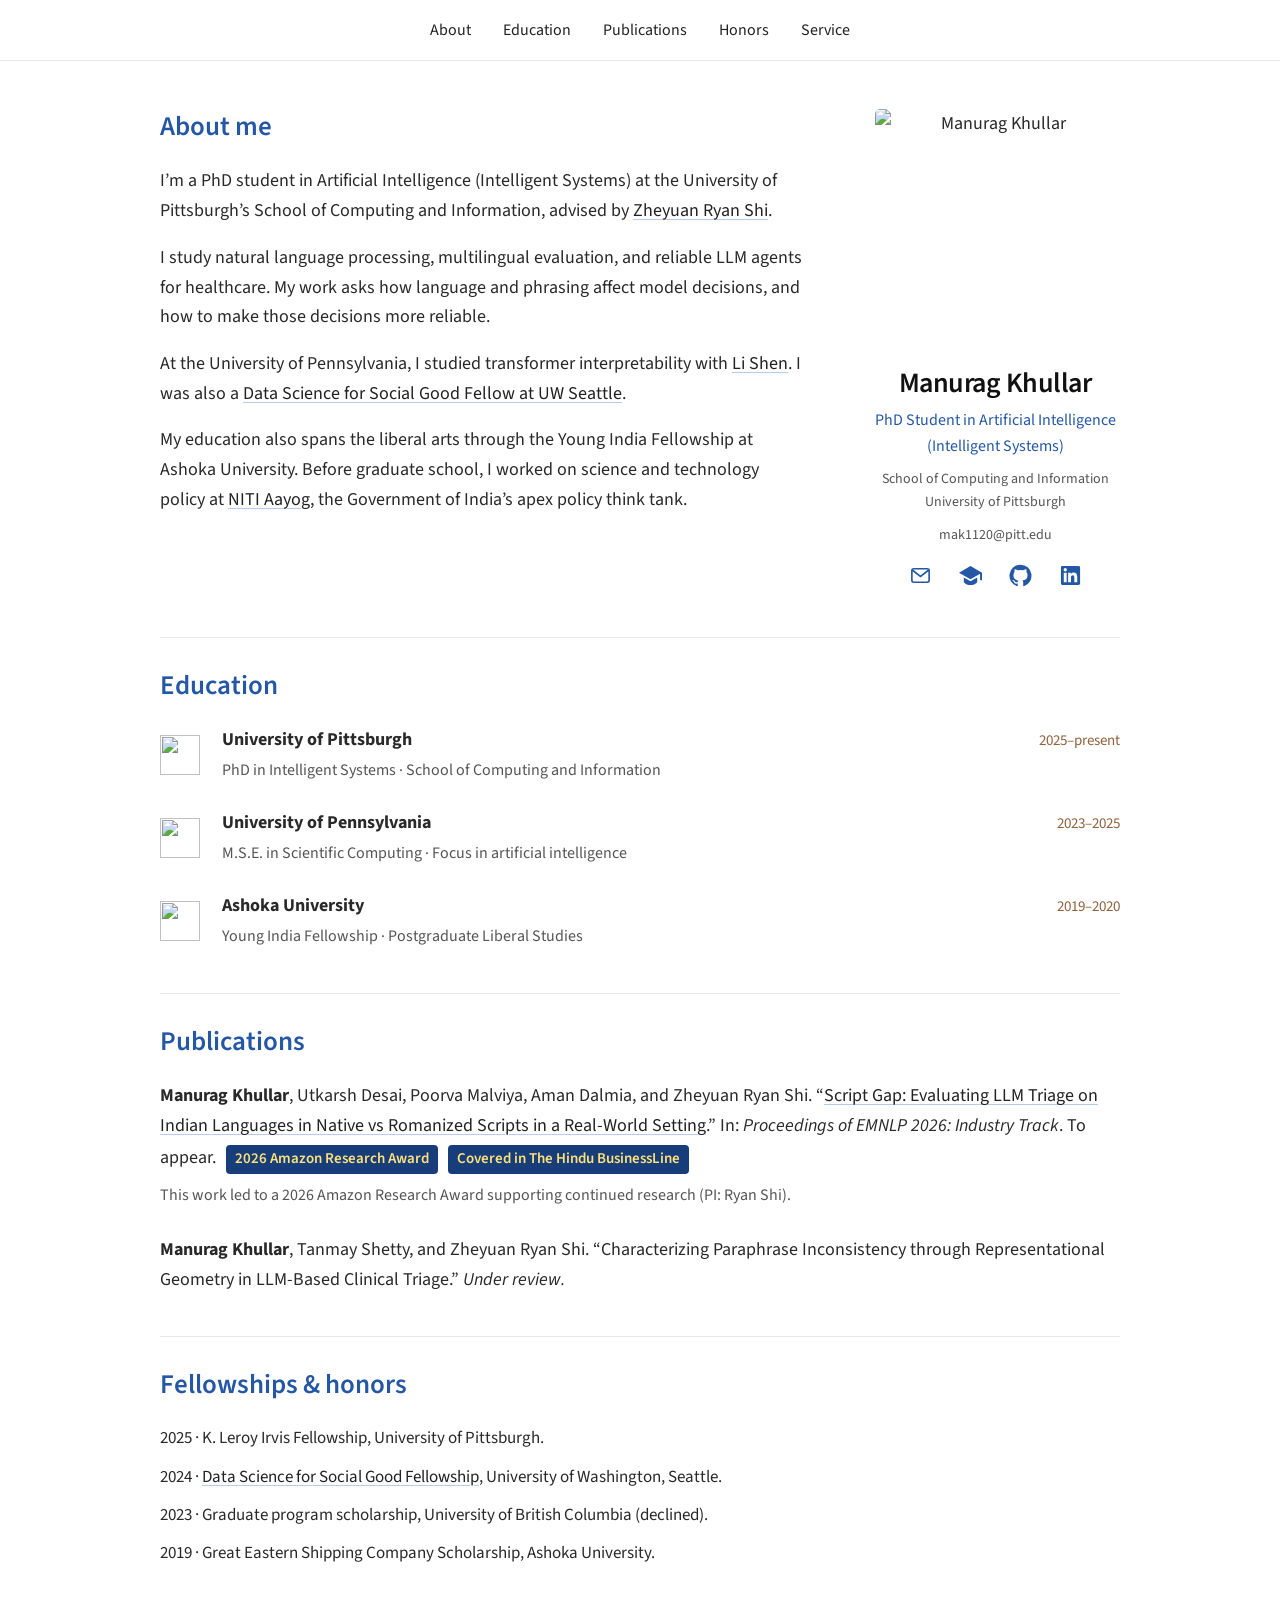
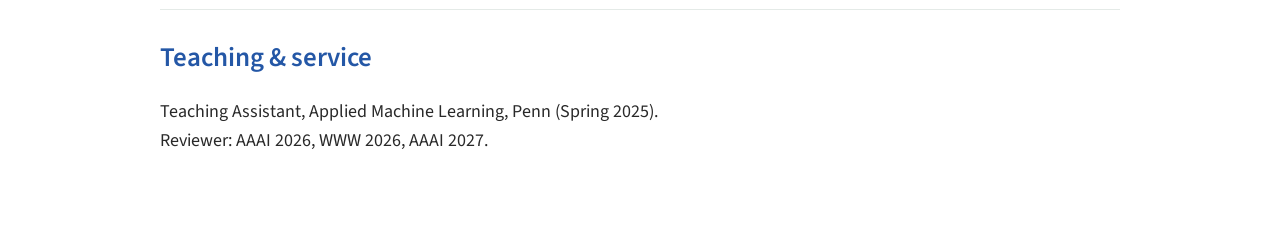
==== index.html @ f0294de3 "Use blue backgrounds and yellow text for publication labels Updated publication details for the pape" ====
<!doctype html>
<html lang="en">
<head>
  <meta charset="utf-8">
  <meta name="viewport" content="width=device-width, initial-scale=1">
  <meta name="description" content="Manurag Khullar, PhD student in Artificial Intelligence (Intelligent Systems) at the University of Pittsburgh. Research in NLP, multilingual evaluation, and reliable AI for healthcare.">
  <title>Manurag Khullar</title>
  <link rel="icon" href="favicon.svg" type="image/svg+xml">
  <link rel="preconnect" href="https://fonts.googleapis.com">
  <link rel="preconnect" href="https://fonts.gstatic.com" crossorigin>
  <link href="https://fonts.googleapis.com/css2?family=Source+Sans+3:wght@400;500;600;700&amp;display=swap" rel="stylesheet">
  <link rel="stylesheet" href="style.css?v=blue">
</head>
<body>
  <a class="skip-link" href="#main">Skip to content</a>
  <nav class="top-nav" aria-label="Main navigation">
    <a href="#about">About</a>
    <a href="#education">Education</a>
    <a href="#publications">Publications</a>
    <a href="#honors">Honors</a>
    <a href="#service">Service</a>
  </nav>
  <div class="page">
    <main id="main">
    <section class="bio" id="about" aria-label="About Manurag">
      <div class="bio-text">
      <h2 class="intro-heading">About me</h2>
      <p>I’m a PhD student in Artificial Intelligence (Intelligent Systems) at the University of Pittsburgh’s School of Computing and Information, advised by <a href="https://ryanzshi.github.io/">Zheyuan Ryan Shi</a>.</p>
      <p>I study natural language processing, multilingual evaluation, and reliable LLM agents for healthcare. My work asks how language and phrasing affect model decisions, and how to make those decisions more reliable.</p>
      <p>At the University of Pennsylvania, I studied transformer interpretability with <a href="https://www.med.upenn.edu/shenlab/">Li Shen</a>. I was also a <a href="https://escience.washington.edu/uw-dssg-2024/">Data Science for Social Good Fellow at UW Seattle</a>.</p>
      <p>My education also spans the liberal arts through the Young India Fellowship at Ashoka University. Before graduate school, I worked on science and technology policy at <a href="https://www.niti.gov.in/about-us/objectives-and-features">NITI Aayog</a>, the Government of India’s apex policy think tank.</p>
      </div>
      <aside class="profile" aria-label="Profile and contact details">
        <img class="portrait" src="https://avatars.githubusercontent.com/u/97827268?v=4" width="240" height="240" alt="Manurag Khullar">
        <h1>Manurag Khullar</h1>
        <p class="subtitle">PhD Student in Artificial Intelligence<br>(Intelligent Systems)</p>
        <p class="affiliation">School of Computing and Information<br>University of Pittsburgh</p>
        <p class="profile-email">mak1120@pitt.edu</p>
        <div class="profile-links" aria-label="Contact and profiles">
          <a href="mailto:mak1120@pitt.edu" aria-label="Email Manurag" title="Email"><svg viewBox="0 0 24 24" aria-hidden="true" fill="none" stroke="currentColor" stroke-width="1.7"><rect x="3" y="5" width="18" height="14" rx="2"/><path d="m3 6 9 7 9-7"/></svg></a>
          <a href="https://scholar.google.com/citations?hl=en&amp;user=68uMssAAAAAJ" aria-label="Google Scholar" title="Google Scholar"><svg viewBox="0 0 24 24" aria-hidden="true" fill="currentColor"><path d="M12 2 0 9l12 7 10-5.8V17h2V9L12 2Zm-7 12v5c3.5 4 10.5 4 14 0v-5l-7 4-7-4Z"/></svg></a>
          <a href="https://github.com/manuragkhullar" aria-label="GitHub" title="GitHub"><svg viewBox="0 0 24 24" aria-hidden="true" fill="currentColor"><path d="M12 .7a11.5 11.5 0 0 0-3.64 22.41c.58.11.79-.25.79-.56v-2.14c-3.21.7-3.89-1.36-3.89-1.36-.53-1.33-1.29-1.69-1.29-1.69-1.05-.72.08-.71.08-.71 1.16.08 1.77 1.19 1.77 1.19 1.03 1.76 2.69 1.25 3.35.95.1-.75.4-1.25.73-1.54-2.56-.29-5.25-1.28-5.25-5.69 0-1.26.45-2.29 1.18-3.1-.12-.29-.51-1.46.11-3.04 0 0 .97-.31 3.16 1.18a11 11 0 0 1 5.76 0c2.19-1.49 3.15-1.18 3.15-1.18.63 1.58.24 2.75.12 3.04.74.81 1.18 1.84 1.18 3.1 0 4.43-2.69 5.4-5.26 5.69.41.36.78 1.06.78 2.14v3.16c0 .31.21.68.79.56A11.5 11.5 0 0 0 12 .7Z"/></svg></a>
          <a href="https://www.linkedin.com/in/manuragkhullar" aria-label="LinkedIn" title="LinkedIn"><svg viewBox="0 0 24 24" aria-hidden="true" fill="currentColor"><path d="M20.45 2H3.55A1.55 1.55 0 0 0 2 3.55v16.9A1.55 1.55 0 0 0 3.55 22h16.9A1.55 1.55 0 0 0 22 20.45V3.55A1.55 1.55 0 0 0 20.45 2ZM8 19H5V9h3ZM6.5 7.7A1.7 1.7 0 1 1 6.5 4.3a1.7 1.7 0 0 1 0 3.4ZM19 19h-3v-5.2c0-1.3-.5-2.1-1.6-2.1-1.2 0-1.9.8-1.9 2.1V19h-3V9h2.9v1.4c.5-.9 1.5-1.6 3-1.6 2.3 0 3.6 1.5 3.6 4.4Z"/></svg></a>
        </div>
      </aside>
    </section>

    <section aria-labelledby="education-heading" id="education">
      <h2 id="education-heading">Education</h2>
      <div class="education-entry"><img class="university-logo" src="https://www.google.com/s2/favicons?domain=pitt.edu&amp;sz=64" alt="" width="40" height="40"><div><p><strong>University of Pittsburgh</strong><span class="date">2025–present</span></p><p class="note">PhD in Intelligent Systems · School of Computing and Information</p></div></div>
      <div class="education-entry"><img class="university-logo" src="https://www.google.com/s2/favicons?domain=upenn.edu&amp;sz=64" alt="" width="40" height="40"><div><p><strong>University of Pennsylvania</strong><span class="date">2023–2025</span></p><p class="note">M.S.E. in Scientific Computing · Focus in artificial intelligence</p></div></div>
      <div class="education-entry"><img class="university-logo" src="https://www.google.com/s2/favicons?domain=ashoka.edu.in&amp;sz=64" alt="" width="40" height="40"><div><p><strong>Ashoka University</strong><span class="date">2019–2020</span></p><p class="note">Young India Fellowship · Postgraduate Liberal Studies</p></div></div>
    </section>

    <!-- Keep author order and publication status current. -->
    <section aria-labelledby="publications-heading" id="publications">
      <h2 id="publications-heading">Publications</h2>
      <article class="paper">
        <p><strong>Manurag Khullar</strong>, Utkarsh Desai, Poorva Malviya, Aman Dalmia, and Zheyuan Ryan Shi. “<a href="https://arxiv.org/abs/2512.10780">Script Gap: Evaluating LLM Triage on Indian Languages in Native vs Romanized Scripts in a Real-World Setting</a>.” In: <em>Proceedings of EMNLP 2026: Industry Track</em>. To appear. <a href="https://www.linkedin.com/posts/ryanzshi_ai4socialimpact-ai4good-healthai-activity-7445209261019688960-lOcC" style="display: inline-block; margin: 4px 0 0 6px; padding: 2px 9px; border-radius: 4px; background: #173e7a; color: #ffe27a; font-size: 15px; font-weight: 600; text-decoration: none;">2026 Amazon Research Award</a> <a href="https://www.linkedin.com/posts/hindubusinessline_scripting-ideal-ai-output-activity-7406182896493010944-orsD" style="display: inline-block; margin: 4px 0 0 6px; padding: 2px 9px; border-radius: 4px; background: #173e7a; color: #ffe27a; font-size: 15px; font-weight: 600; text-decoration: none;">Covered in The Hindu BusinessLine</a></p>
        <p class="note">This work led to a 2026 Amazon Research Award supporting continued research (PI: Ryan Shi).</p>
      </article>
      <article class="paper">
        <p><strong>Manurag Khullar</strong>, Tanmay Shetty, and Zheyuan Ryan Shi. “Characterizing Paraphrase Inconsistency through Representational Geometry in LLM-Based Clinical Triage.” <em>Under review.</em></p>
      </article>
    </section>

    <section aria-labelledby="honors-heading" id="honors">
      <h2 id="honors-heading">Fellowships &amp; honors</h2>
      <ul class="plain-list">
        <li>2025 · K. Leroy Irvis Fellowship, University of Pittsburgh.</li>
        <li>2024 · <a href="https://escience.washington.edu/uw-dssg-2024/">Data Science for Social Good Fellowship</a>, University of Washington, Seattle.</li>
        <li>2023 · Graduate program scholarship, University of British Columbia (declined).</li>
        <li>2019 · Great Eastern Shipping Company Scholarship, Ashoka University.</li>
      </ul>
    </section>

    <section id="service" aria-labelledby="service-heading"><h2 id="service-heading">Teaching &amp; service</h2><p>Teaching Assistant, Applied Machine Learning, Penn (Spring 2025).<br>Reviewer: AAAI 2026, WWW 2026, AAAI 2027.</p></section>
    </main>
  </div>
</body>
</html>
---- style.css ----
/* White academic page with section navigation and details beneath the portrait. */
:root { --accent: #2457a6; --accent-soft: #b7cbed; --warm: #91613d; }
* { box-sizing: border-box; }
html { background: #fff; color-scheme: light; scroll-behavior: smooth; scroll-padding-top: 90px; }
body { margin: 0; background: #fff; color: #292929; font: 18px/1.65 "Source Sans 3", "Segoe UI", Arial, sans-serif; }
.top-nav { position: sticky; top: 0; z-index: 5; display: flex; justify-content: center; flex-wrap: wrap; gap: 12px 32px; padding: 17px 24px; background: #fff; border-bottom: 1px solid #e4eae7; font-size: 16px; }
.top-nav a { text-decoration: none; }
.top-nav a:hover, .top-nav a:focus-visible { color: var(--accent); text-decoration: underline; }
.page { max-width: 1040px; margin: 48px auto 80px; padding: 0 40px; }
h1 { margin: 18px 0 6px; color: #111; font-size: 28px; line-height: 1.2; font-weight: 600; letter-spacing: -.5px; }
h2 { margin: 0 0 22px; color: var(--accent); font-size: 27px; line-height: 1.3; font-weight: 600; }
p { margin: 0 0 17px; }
a { color: #222; text-decoration-thickness: 1px; text-decoration-color: var(--accent-soft); text-underline-offset: 3px; }
a:hover { text-decoration-color: var(--accent); }
a:focus-visible { outline: 2px solid var(--accent); outline-offset: 4px; }
.bio { display: grid; grid-template-columns: minmax(0, 1fr) 250px; gap: 64px; align-items: start; }
.bio p:last-child { margin-bottom: 0; }
.profile { text-align: center; }
.portrait { display: block; width: 240px; height: 240px; object-fit: cover; border-radius: 5px; margin: 0 auto; }
.subtitle { margin-bottom: 8px; font-size: 16px; color: var(--accent); }
.affiliation { margin-bottom: 10px; font-size: 14px; color: #555; }
.profile-email { margin-bottom: 8px; font-size: 14px; color: #555; }
.profile-links { display: flex; justify-content: center; gap: 10px; }
.profile-links a { display: flex; align-items: center; justify-content: center; width: 40px; height: 40px; color: var(--accent); border-radius: 5px; }
.profile-links a:hover { background: #eef3fb; }
.profile-links svg { width: 23px; height: 23px; }
section { margin-top: 42px; padding-top: 30px; border-top: 1px solid #e4eae7; }
section:first-child { margin-top: 0; padding-top: 0; border-top: 0; }
.paper { margin-bottom: 27px; }
.paper:last-child { margin-bottom: 0; }
.paper p { margin-bottom: 8px; }
.note { color: #555; font-size: 16px; }
.education-entry { display: grid; grid-template-columns: 44px minmax(0,1fr); align-items: center; gap: 18px; margin-bottom: 23px; }
.university-logo { display: block; width: 40px; height: 40px; object-fit: contain; }
.education-entry p { margin-bottom: 2px; }
.education-entry p:first-child { display: flex; justify-content: space-between; align-items: baseline; gap: 16px; }
.date { color: var(--warm); font-size: 15px; white-space: nowrap; }
.plain-list { list-style: none; margin: 0; padding: 0; font-size: 17px; }
.plain-list li { margin-bottom: 10px; }
.skip-link { position: absolute; left: 16px; top: -80px; z-index: 10; background: white; padding: 10px; }
.skip-link:focus { top: 10px; }
@media (max-width: 740px) {
  .page { margin: 28px auto 48px; padding: 0 24px; }
  .top-nav { gap: 8px 18px; font-size: 15px; padding: 12px 18px; }
  .bio { display: flex; flex-direction: column; gap: 32px; }
  .profile { order: -1; width: 100%; }
  .portrait { width: 180px; height: 180px; }
  h1 { font-size: 27px; }
  h2 { font-size: 25px; }
  section { margin-top: 30px; padding-top: 26px; }
  .education-entry p:first-child { display: block; }
  .date { display: block; }
}
@media (prefers-reduced-motion: reduce) { html { scroll-behavior: auto; } }
@media print {
  .top-nav, .skip-link { display: none; }
  .page { margin: 0; max-width: none; padding: 0; }
  body { font-size: 11pt; }
  a { text-decoration: none; }
  .paper, .education-entry { break-inside: avoid; }
}
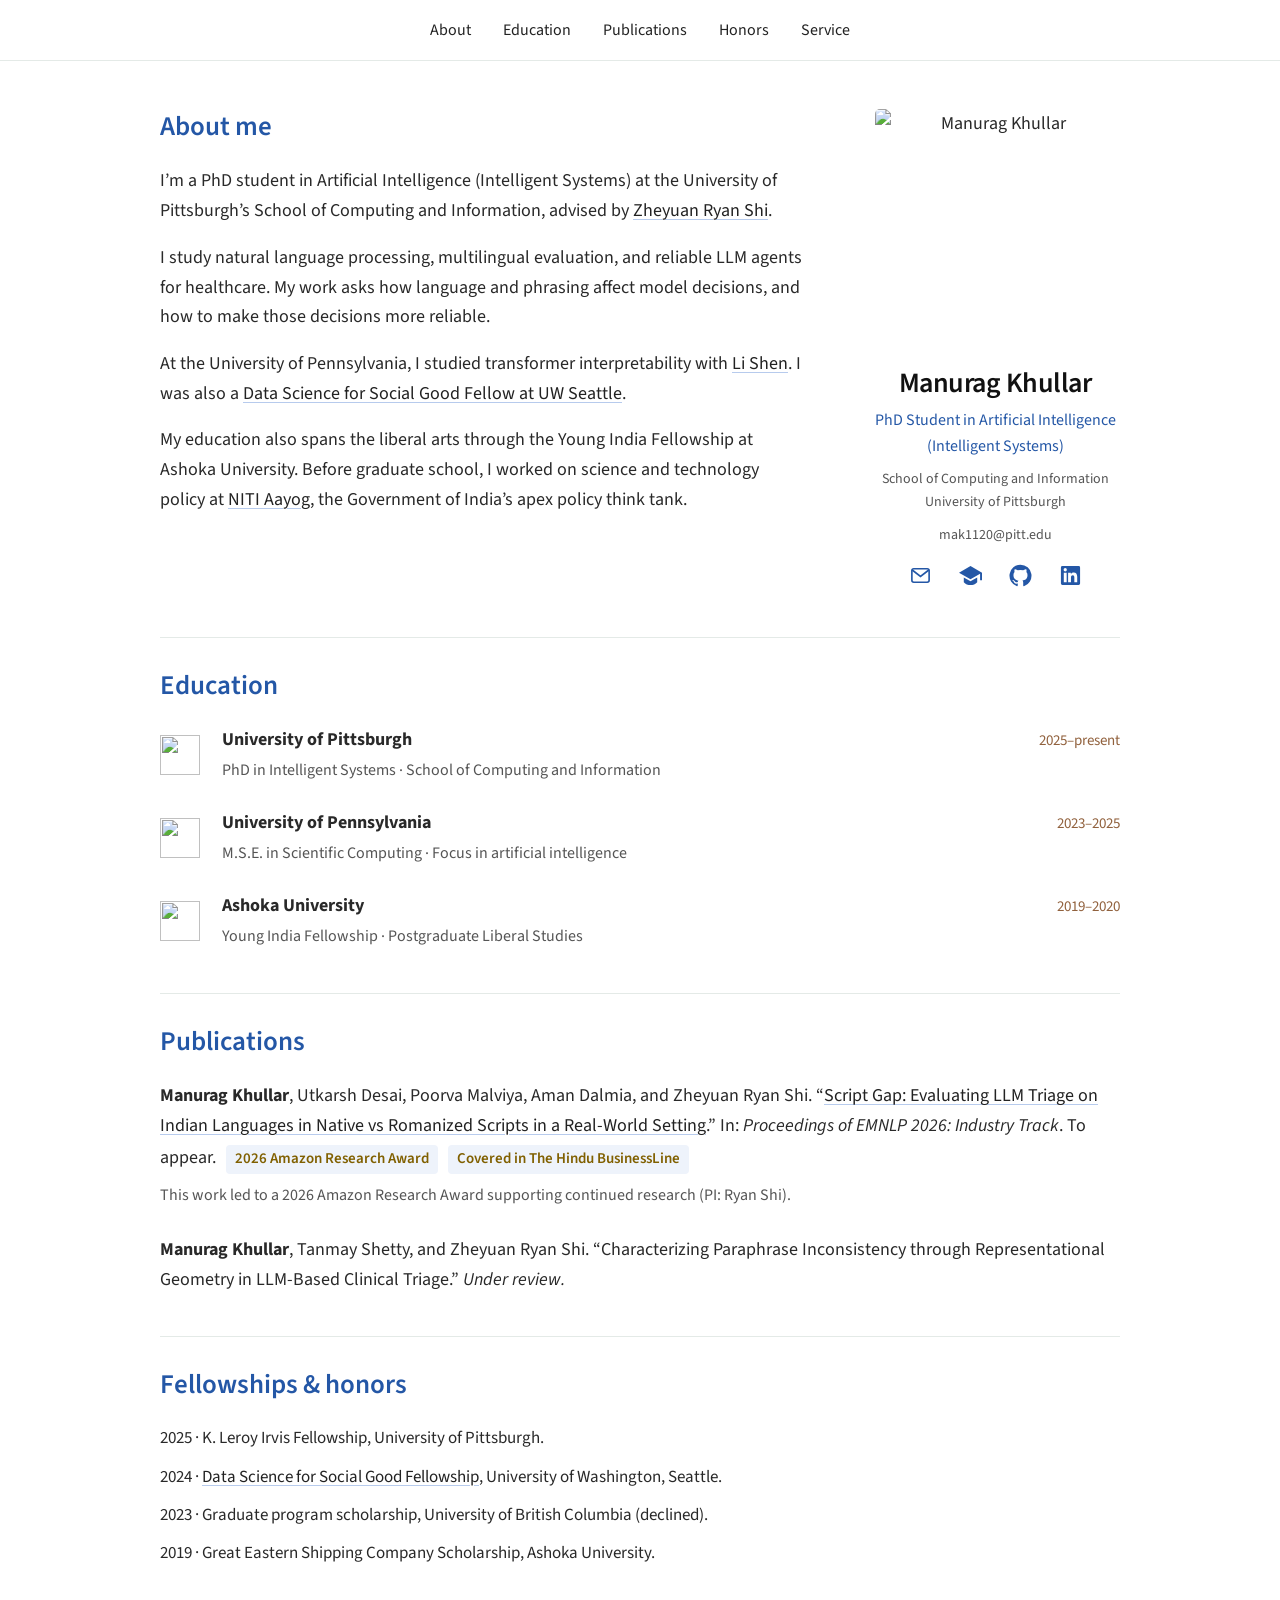
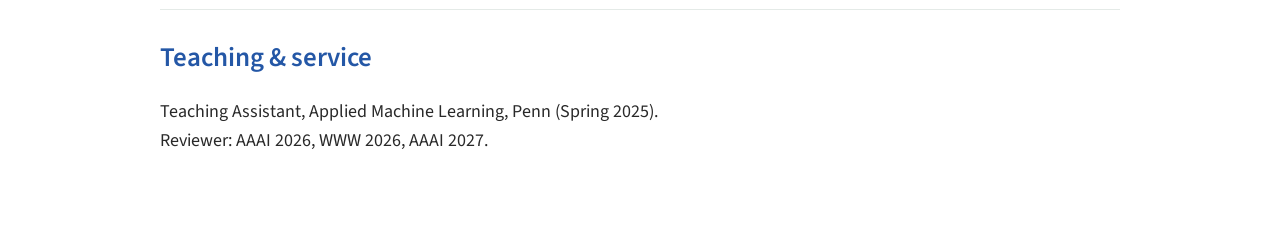
==== commit 129e41f3: "Restore light blue publication labels with readable gold text Updated publication details for the pa" ====
--- a/index.html
+++ b/index.html
@@ -56,7 +56,7 @@
     <section aria-labelledby="publications-heading" id="publications">
       <h2 id="publications-heading">Publications</h2>
       <article class="paper">
-        <p><strong>Manurag Khullar</strong>, Utkarsh Desai, Poorva Malviya, Aman Dalmia, and Zheyuan Ryan Shi. “<a href="https://arxiv.org/abs/2512.10780">Script Gap: Evaluating LLM Triage on Indian Languages in Native vs Romanized Scripts in a Real-World Setting</a>.” In: <em>Proceedings of EMNLP 2026: Industry Track</em>. To appear. <a href="https://www.linkedin.com/posts/ryanzshi_ai4socialimpact-ai4good-healthai-activity-7445209261019688960-lOcC" style="display: inline-block; margin: 4px 0 0 6px; padding: 2px 9px; border-radius: 4px; background: #173e7a; color: #ffe27a; font-size: 15px; font-weight: 600; text-decoration: none;">2026 Amazon Research Award</a> <a href="https://www.linkedin.com/posts/hindubusinessline_scripting-ideal-ai-output-activity-7406182896493010944-orsD" style="display: inline-block; margin: 4px 0 0 6px; padding: 2px 9px; border-radius: 4px; background: #173e7a; color: #ffe27a; font-size: 15px; font-weight: 600; text-decoration: none;">Covered in The Hindu BusinessLine</a></p>
+        <p><strong>Manurag Khullar</strong>, Utkarsh Desai, Poorva Malviya, Aman Dalmia, and Zheyuan Ryan Shi. “<a href="https://arxiv.org/abs/2512.10780">Script Gap: Evaluating LLM Triage on Indian Languages in Native vs Romanized Scripts in a Real-World Setting</a>.” In: <em>Proceedings of EMNLP 2026: Industry Track</em>. To appear. <a href="https://www.linkedin.com/posts/ryanzshi_ai4socialimpact-ai4good-healthai-activity-7445209261019688960-lOcC" style="display: inline-block; margin: 4px 0 0 6px; padding: 2px 9px; border-radius: 4px; background: #eef3fb; color: #806000; font-size: 15px; font-weight: 600; text-decoration: none;">2026 Amazon Research Award</a> <a href="https://www.linkedin.com/posts/hindubusinessline_scripting-ideal-ai-output-activity-7406182896493010944-orsD" style="display: inline-block; margin: 4px 0 0 6px; padding: 2px 9px; border-radius: 4px; background: #eef3fb; color: #806000; font-size: 15px; font-weight: 600; text-decoration: none;">Covered in The Hindu BusinessLine</a></p>
         <p class="note">This work led to a 2026 Amazon Research Award supporting continued research (PI: Ryan Shi).</p>
       </article>
       <article class="paper">
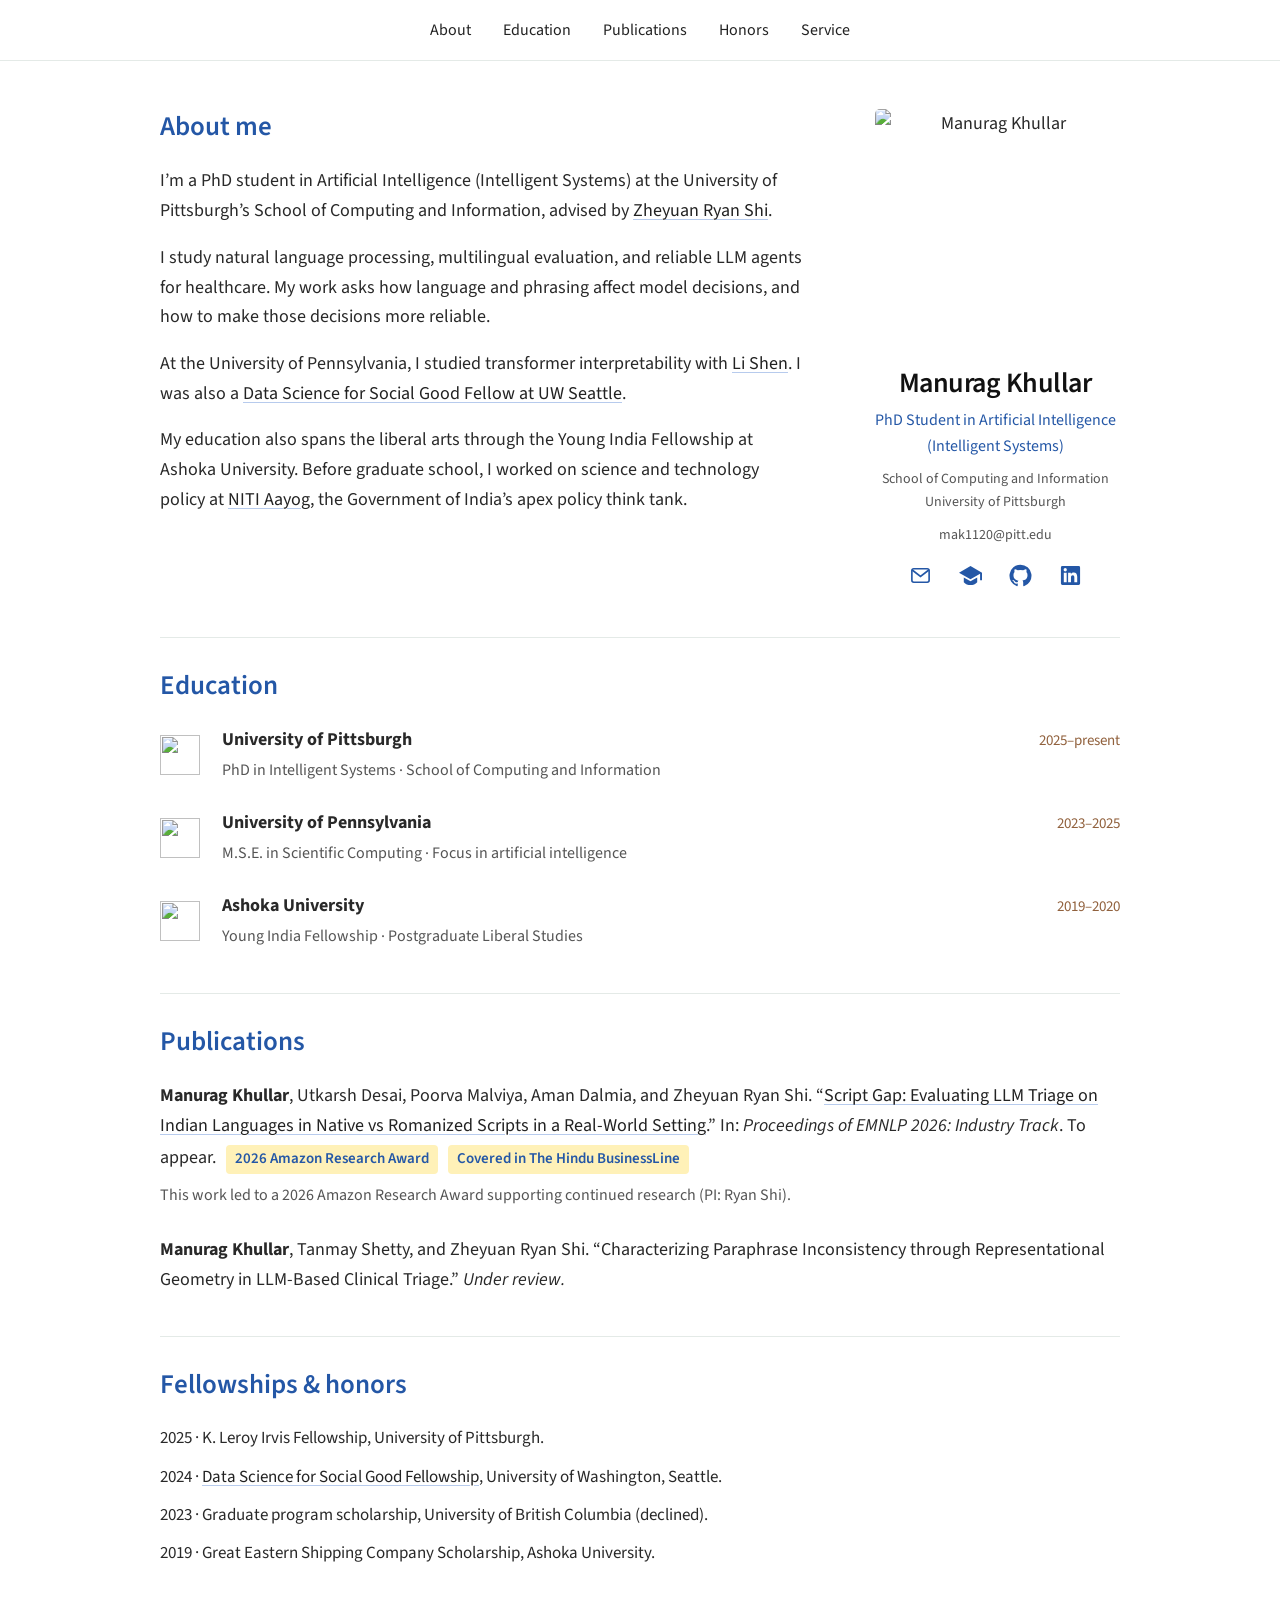
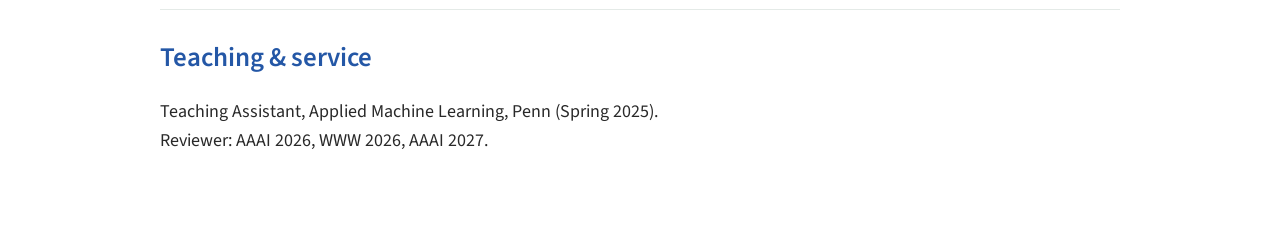
==== commit e70b2158: "Use yellow backgrounds and blue text for publication labels Updated publication details and modified" ====
--- a/index.html
+++ b/index.html
@@ -56,7 +56,7 @@
     <section aria-labelledby="publications-heading" id="publications">
       <h2 id="publications-heading">Publications</h2>
       <article class="paper">
-        <p><strong>Manurag Khullar</strong>, Utkarsh Desai, Poorva Malviya, Aman Dalmia, and Zheyuan Ryan Shi. “<a href="https://arxiv.org/abs/2512.10780">Script Gap: Evaluating LLM Triage on Indian Languages in Native vs Romanized Scripts in a Real-World Setting</a>.” In: <em>Proceedings of EMNLP 2026: Industry Track</em>. To appear. <a href="https://www.linkedin.com/posts/ryanzshi_ai4socialimpact-ai4good-healthai-activity-7445209261019688960-lOcC" style="display: inline-block; margin: 4px 0 0 6px; padding: 2px 9px; border-radius: 4px; background: #eef3fb; color: #806000; font-size: 15px; font-weight: 600; text-decoration: none;">2026 Amazon Research Award</a> <a href="https://www.linkedin.com/posts/hindubusinessline_scripting-ideal-ai-output-activity-7406182896493010944-orsD" style="display: inline-block; margin: 4px 0 0 6px; padding: 2px 9px; border-radius: 4px; background: #eef3fb; color: #806000; font-size: 15px; font-weight: 600; text-decoration: none;">Covered in The Hindu BusinessLine</a></p>
+        <p><strong>Manurag Khullar</strong>, Utkarsh Desai, Poorva Malviya, Aman Dalmia, and Zheyuan Ryan Shi. “<a href="https://arxiv.org/abs/2512.10780">Script Gap: Evaluating LLM Triage on Indian Languages in Native vs Romanized Scripts in a Real-World Setting</a>.” In: <em>Proceedings of EMNLP 2026: Industry Track</em>. To appear. <a href="https://www.linkedin.com/posts/ryanzshi_ai4socialimpact-ai4good-healthai-activity-7445209261019688960-lOcC" style="display: inline-block; margin: 4px 0 0 6px; padding: 2px 9px; border-radius: 4px; background: #fff1b8; color: #2457a6; font-size: 15px; font-weight: 600; text-decoration: none;">2026 Amazon Research Award</a> <a href="https://www.linkedin.com/posts/hindubusinessline_scripting-ideal-ai-output-activity-7406182896493010944-orsD" style="display: inline-block; margin: 4px 0 0 6px; padding: 2px 9px; border-radius: 4px; background: #fff1b8; color: #2457a6; font-size: 15px; font-weight: 600; text-decoration: none;">Covered in The Hindu BusinessLine</a></p>
         <p class="note">This work led to a 2026 Amazon Research Award supporting continued research (PI: Ryan Shi).</p>
       </article>
       <article class="paper">
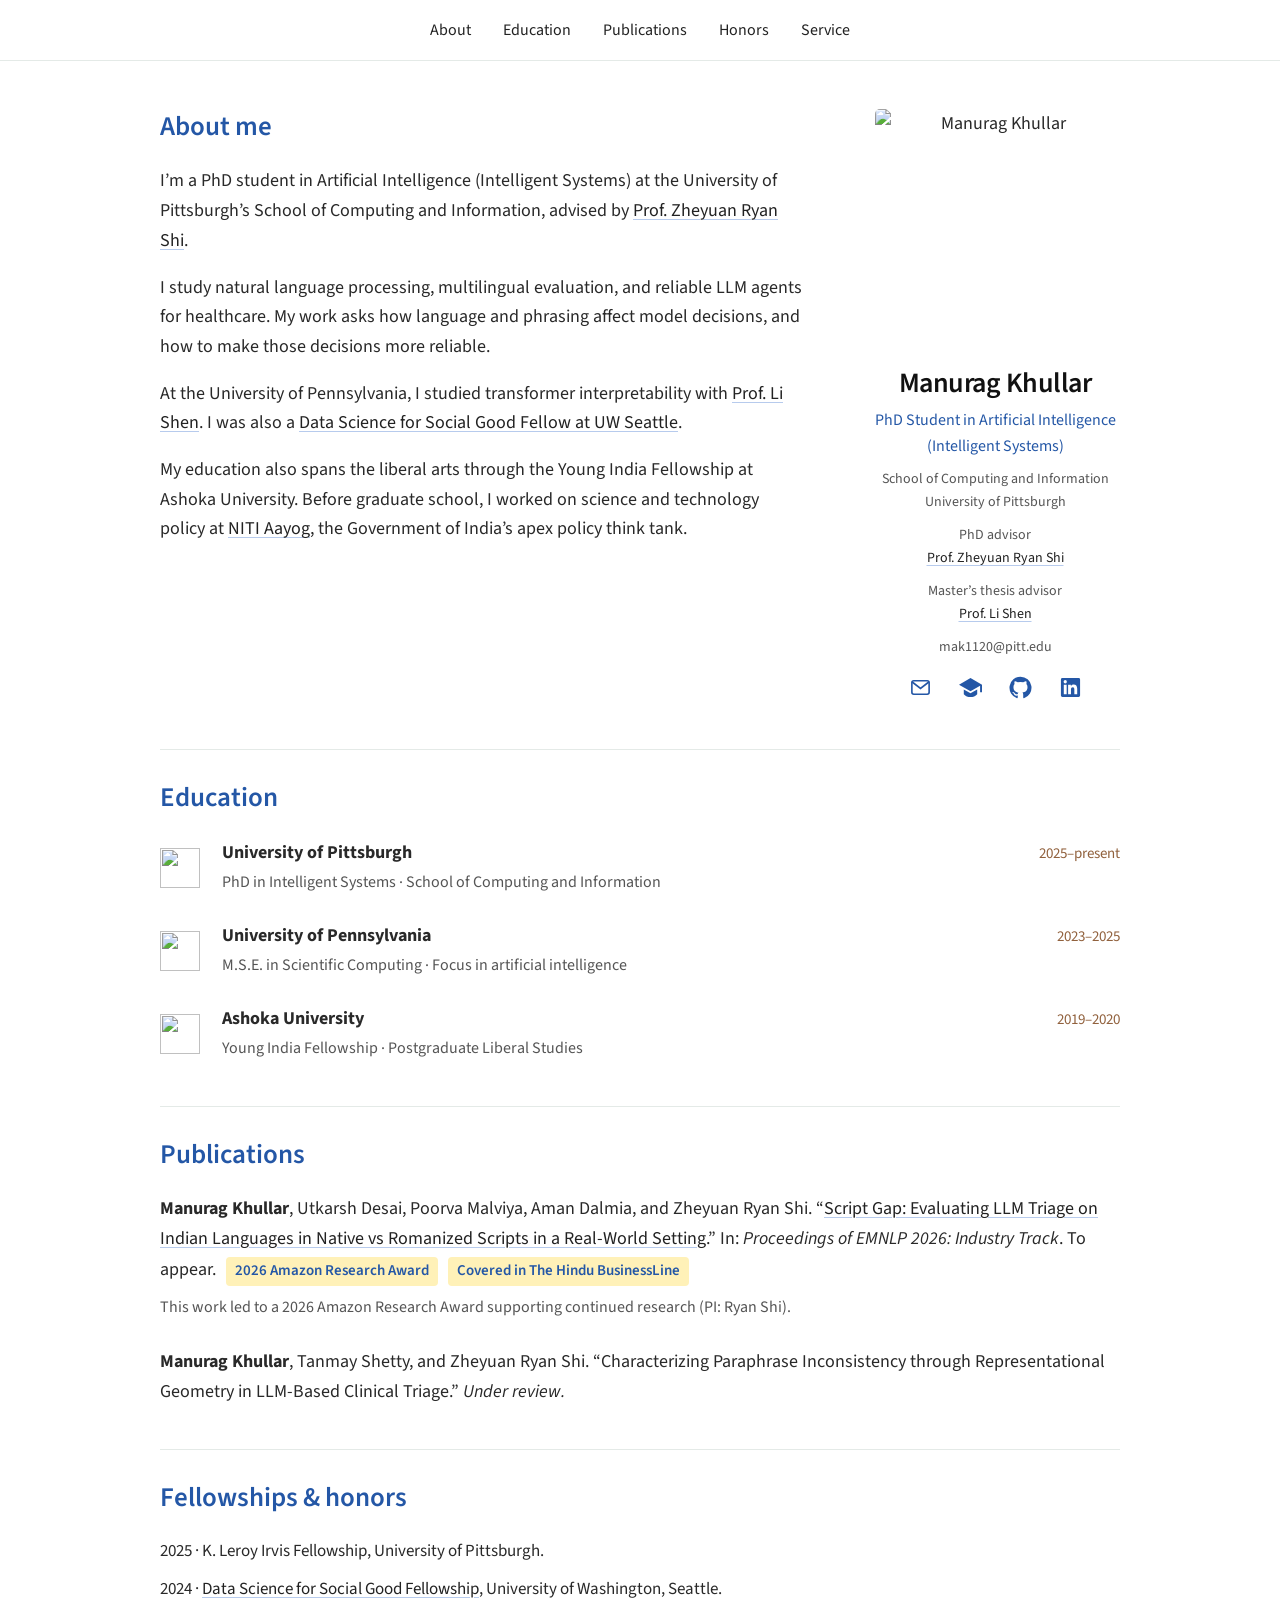
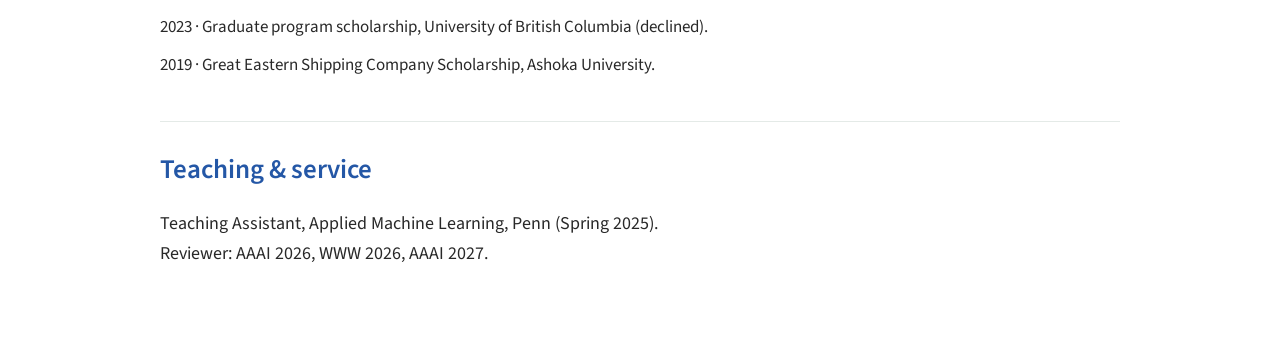
==== commit 9eb0ce90: "Add PhD and masters thesis advisors with professor titles to profile Updated advisor titles to inclu" ====
--- a/index.html
+++ b/index.html
@@ -25,9 +25,9 @@
     <section class="bio" id="about" aria-label="About Manurag">
       <div class="bio-text">
       <h2 class="intro-heading">About me</h2>
-      <p>I’m a PhD student in Artificial Intelligence (Intelligent Systems) at the University of Pittsburgh’s School of Computing and Information, advised by <a href="https://ryanzshi.github.io/">Zheyuan Ryan Shi</a>.</p>
+      <p>I’m a PhD student in Artificial Intelligence (Intelligent Systems) at the University of Pittsburgh’s School of Computing and Information, advised by <a href="https://ryanzshi.github.io/">Prof. Zheyuan Ryan Shi</a>.</p>
       <p>I study natural language processing, multilingual evaluation, and reliable LLM agents for healthcare. My work asks how language and phrasing affect model decisions, and how to make those decisions more reliable.</p>
-      <p>At the University of Pennsylvania, I studied transformer interpretability with <a href="https://www.med.upenn.edu/shenlab/">Li Shen</a>. I was also a <a href="https://escience.washington.edu/uw-dssg-2024/">Data Science for Social Good Fellow at UW Seattle</a>.</p>
+      <p>At the University of Pennsylvania, I studied transformer interpretability with <a href="https://www.med.upenn.edu/shenlab/">Prof. Li Shen</a>. I was also a <a href="https://escience.washington.edu/uw-dssg-2024/">Data Science for Social Good Fellow at UW Seattle</a>.</p>
       <p>My education also spans the liberal arts through the Young India Fellowship at Ashoka University. Before graduate school, I worked on science and technology policy at <a href="https://www.niti.gov.in/about-us/objectives-and-features">NITI Aayog</a>, the Government of India’s apex policy think tank.</p>
       </div>
       <aside class="profile" aria-label="Profile and contact details">
@@ -35,6 +35,8 @@
         <h1>Manurag Khullar</h1>
         <p class="subtitle">PhD Student in Artificial Intelligence<br>(Intelligent Systems)</p>
         <p class="affiliation">School of Computing and Information<br>University of Pittsburgh</p>
+        <p class="affiliation">PhD advisor<br><a href="https://ryanzshi.github.io/">Prof. Zheyuan Ryan Shi</a></p>
+        <p class="affiliation">Master’s thesis advisor<br><a href="https://www.med.upenn.edu/shenlab/">Prof. Li Shen</a></p>
         <p class="profile-email">mak1120@pitt.edu</p>
         <div class="profile-links" aria-label="Contact and profiles">
           <a href="mailto:mak1120@pitt.edu" aria-label="Email Manurag" title="Email"><svg viewBox="0 0 24 24" aria-hidden="true" fill="none" stroke="currentColor" stroke-width="1.7"><rect x="3" y="5" width="18" height="14" rx="2"/><path d="m3 6 9 7 9-7"/></svg></a>
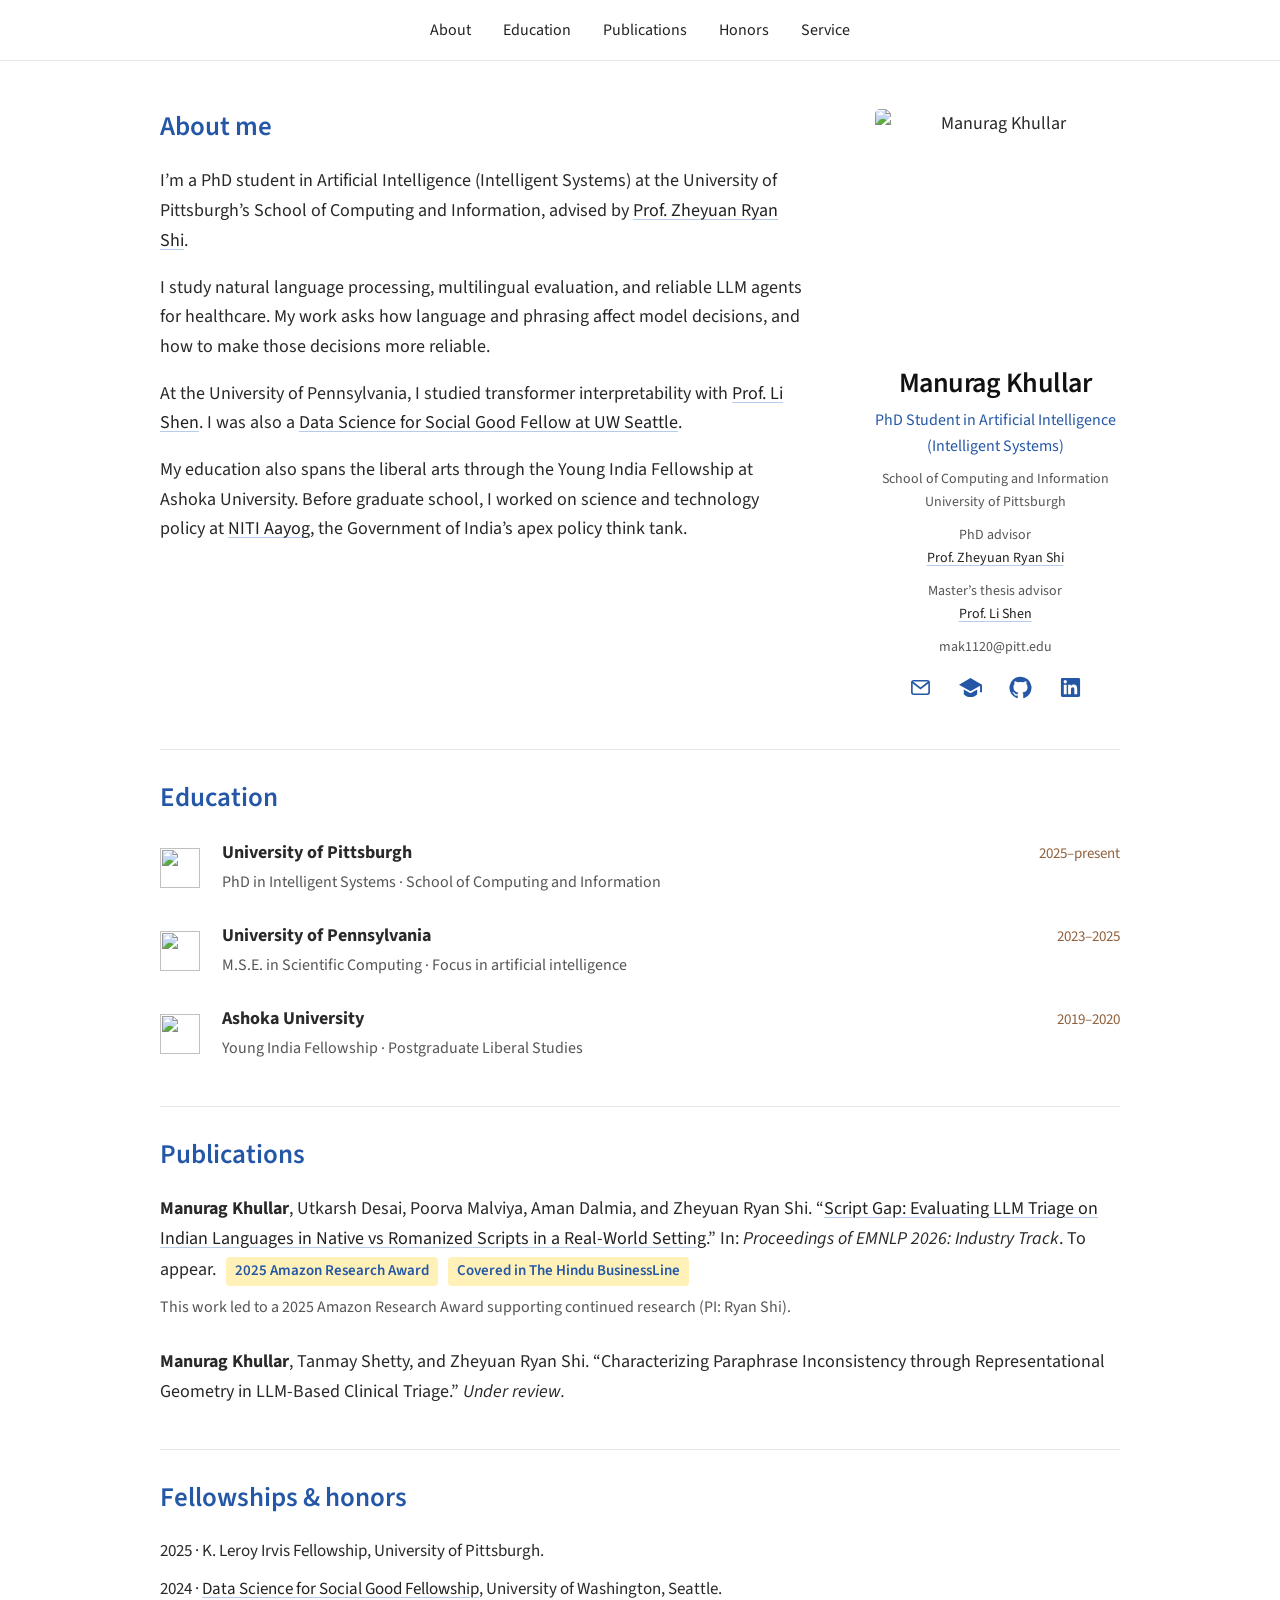
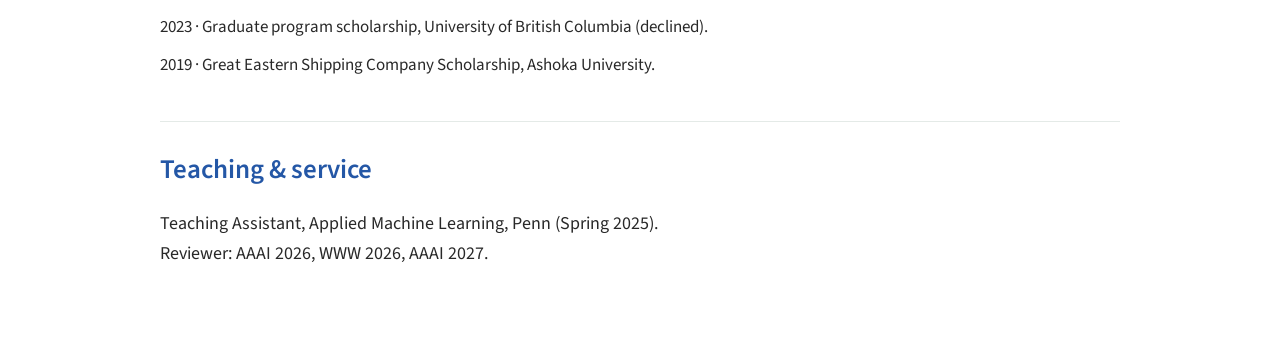
==== commit 9933a3c6: "Correct Amazon Research Award year to 2025" ====
--- a/index.html
+++ b/index.html
@@ -58,8 +58,8 @@
     <section aria-labelledby="publications-heading" id="publications">
       <h2 id="publications-heading">Publications</h2>
       <article class="paper">
-        <p><strong>Manurag Khullar</strong>, Utkarsh Desai, Poorva Malviya, Aman Dalmia, and Zheyuan Ryan Shi. “<a href="https://arxiv.org/abs/2512.10780">Script Gap: Evaluating LLM Triage on Indian Languages in Native vs Romanized Scripts in a Real-World Setting</a>.” In: <em>Proceedings of EMNLP 2026: Industry Track</em>. To appear. <a href="https://www.linkedin.com/posts/ryanzshi_ai4socialimpact-ai4good-healthai-activity-7445209261019688960-lOcC" style="display: inline-block; margin: 4px 0 0 6px; padding: 2px 9px; border-radius: 4px; background: #fff1b8; color: #2457a6; font-size: 15px; font-weight: 600; text-decoration: none;">2026 Amazon Research Award</a> <a href="https://www.linkedin.com/posts/hindubusinessline_scripting-ideal-ai-output-activity-7406182896493010944-orsD" style="display: inline-block; margin: 4px 0 0 6px; padding: 2px 9px; border-radius: 4px; background: #fff1b8; color: #2457a6; font-size: 15px; font-weight: 600; text-decoration: none;">Covered in The Hindu BusinessLine</a></p>
-        <p class="note">This work led to a 2026 Amazon Research Award supporting continued research (PI: Ryan Shi).</p>
+        <p><strong>Manurag Khullar</strong>, Utkarsh Desai, Poorva Malviya, Aman Dalmia, and Zheyuan Ryan Shi. “<a href="https://arxiv.org/abs/2512.10780">Script Gap: Evaluating LLM Triage on Indian Languages in Native vs Romanized Scripts in a Real-World Setting</a>.” In: <em>Proceedings of EMNLP 2026: Industry Track</em>. To appear. <a href="https://www.linkedin.com/posts/ryanzshi_ai4socialimpact-ai4good-healthai-activity-7445209261019688960-lOcC" style="display: inline-block; margin: 4px 0 0 6px; padding: 2px 9px; border-radius: 4px; background: #fff1b8; color: #2457a6; font-size: 15px; font-weight: 600; text-decoration: none;">2025 Amazon Research Award</a> <a href="https://www.linkedin.com/posts/hindubusinessline_scripting-ideal-ai-output-activity-7406182896493010944-orsD" style="display: inline-block; margin: 4px 0 0 6px; padding: 2px 9px; border-radius: 4px; background: #fff1b8; color: #2457a6; font-size: 15px; font-weight: 600; text-decoration: none;">Covered in The Hindu BusinessLine</a></p>
+        <p class="note">This work led to a 2025 Amazon Research Award supporting continued research (PI: Ryan Shi).</p>
       </article>
       <article class="paper">
         <p><strong>Manurag Khullar</strong>, Tanmay Shetty, and Zheyuan Ryan Shi. “Characterizing Paraphrase Inconsistency through Representational Geometry in LLM-Based Clinical Triage.” <em>Under review.</em></p>
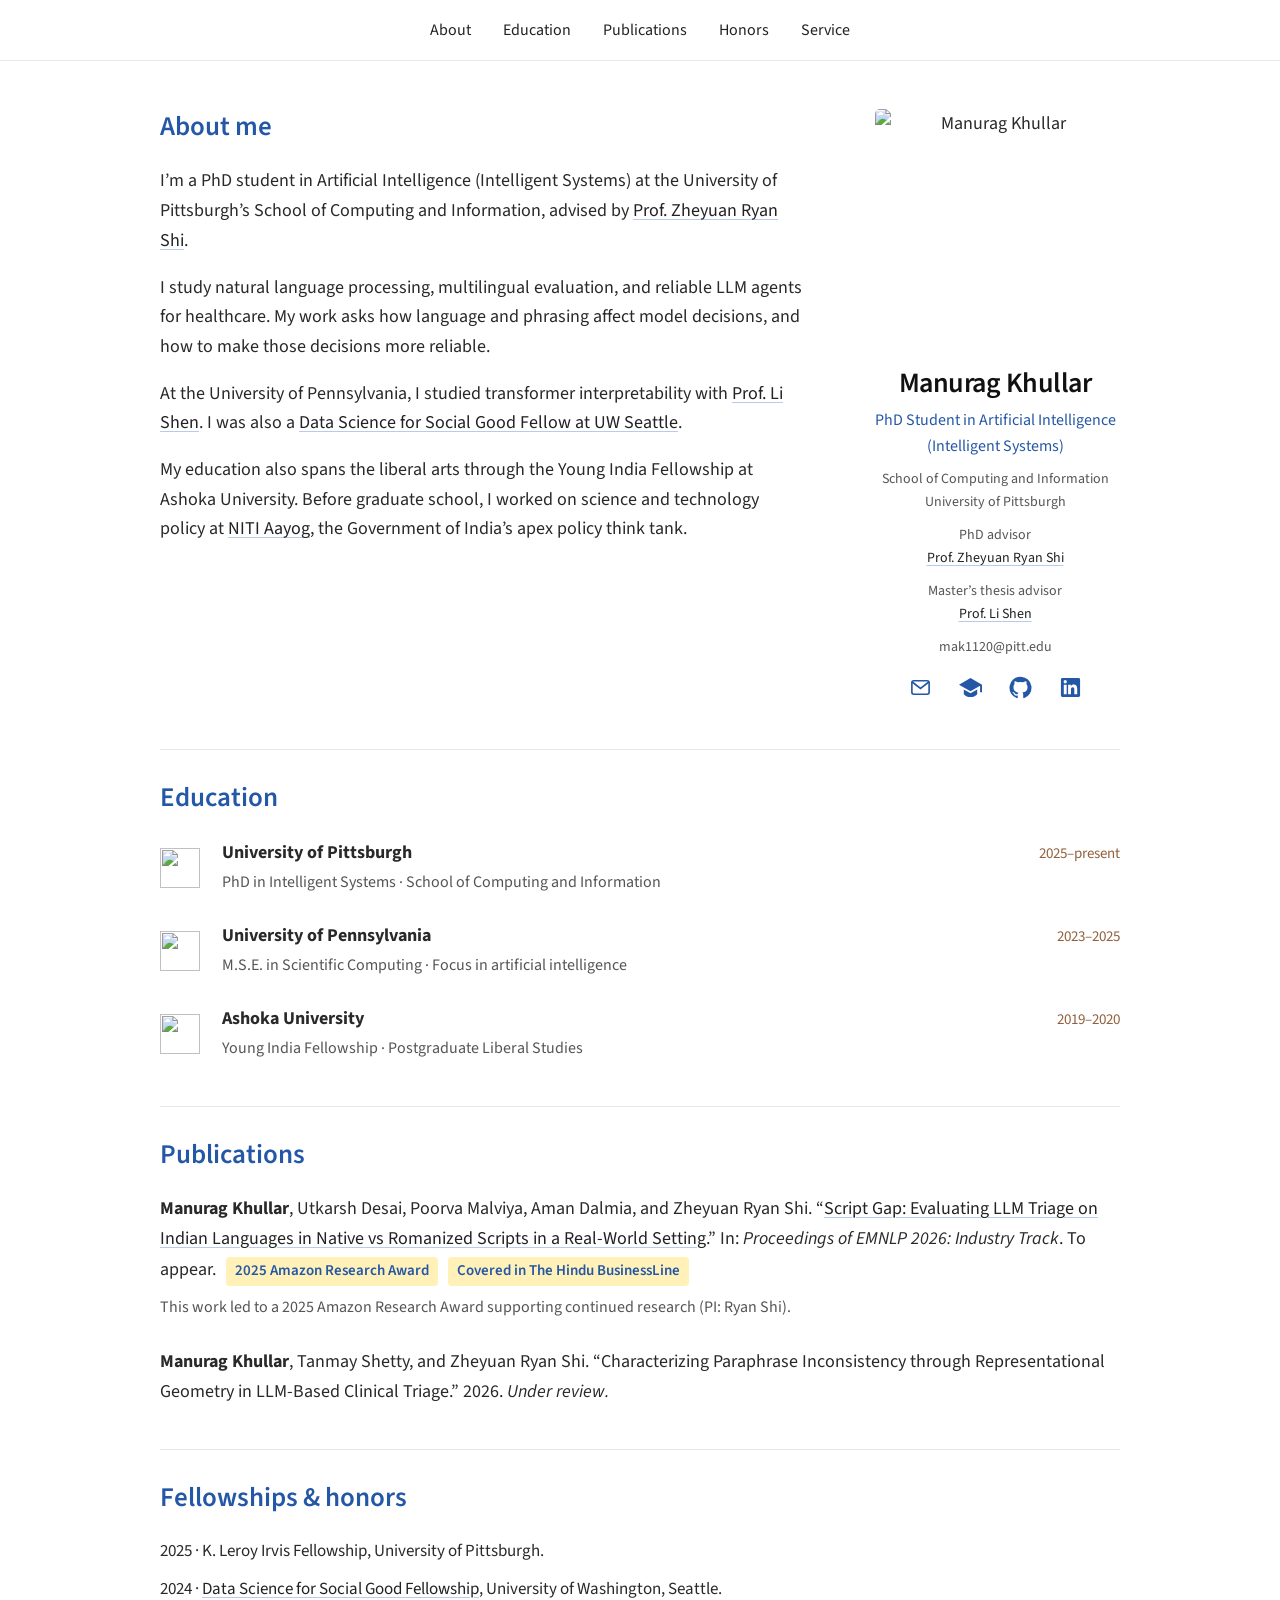
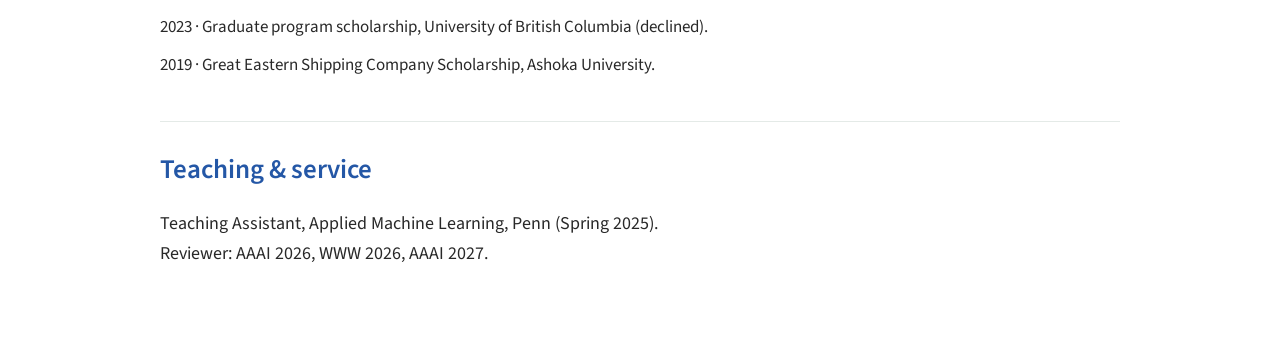
==== commit e5ebd2d7: "Add 2026 to paraphrase inconsistency paper citation Updated publication year for a paper under revie" ====
--- a/index.html
+++ b/index.html
@@ -62,7 +62,7 @@
         <p class="note">This work led to a 2025 Amazon Research Award supporting continued research (PI: Ryan Shi).</p>
       </article>
       <article class="paper">
-        <p><strong>Manurag Khullar</strong>, Tanmay Shetty, and Zheyuan Ryan Shi. “Characterizing Paraphrase Inconsistency through Representational Geometry in LLM-Based Clinical Triage.” <em>Under review.</em></p>
+        <p><strong>Manurag Khullar</strong>, Tanmay Shetty, and Zheyuan Ryan Shi. “Characterizing Paraphrase Inconsistency through Representational Geometry in LLM-Based Clinical Triage.” 2026. <em>Under review.</em></p>
       </article>
     </section>
 
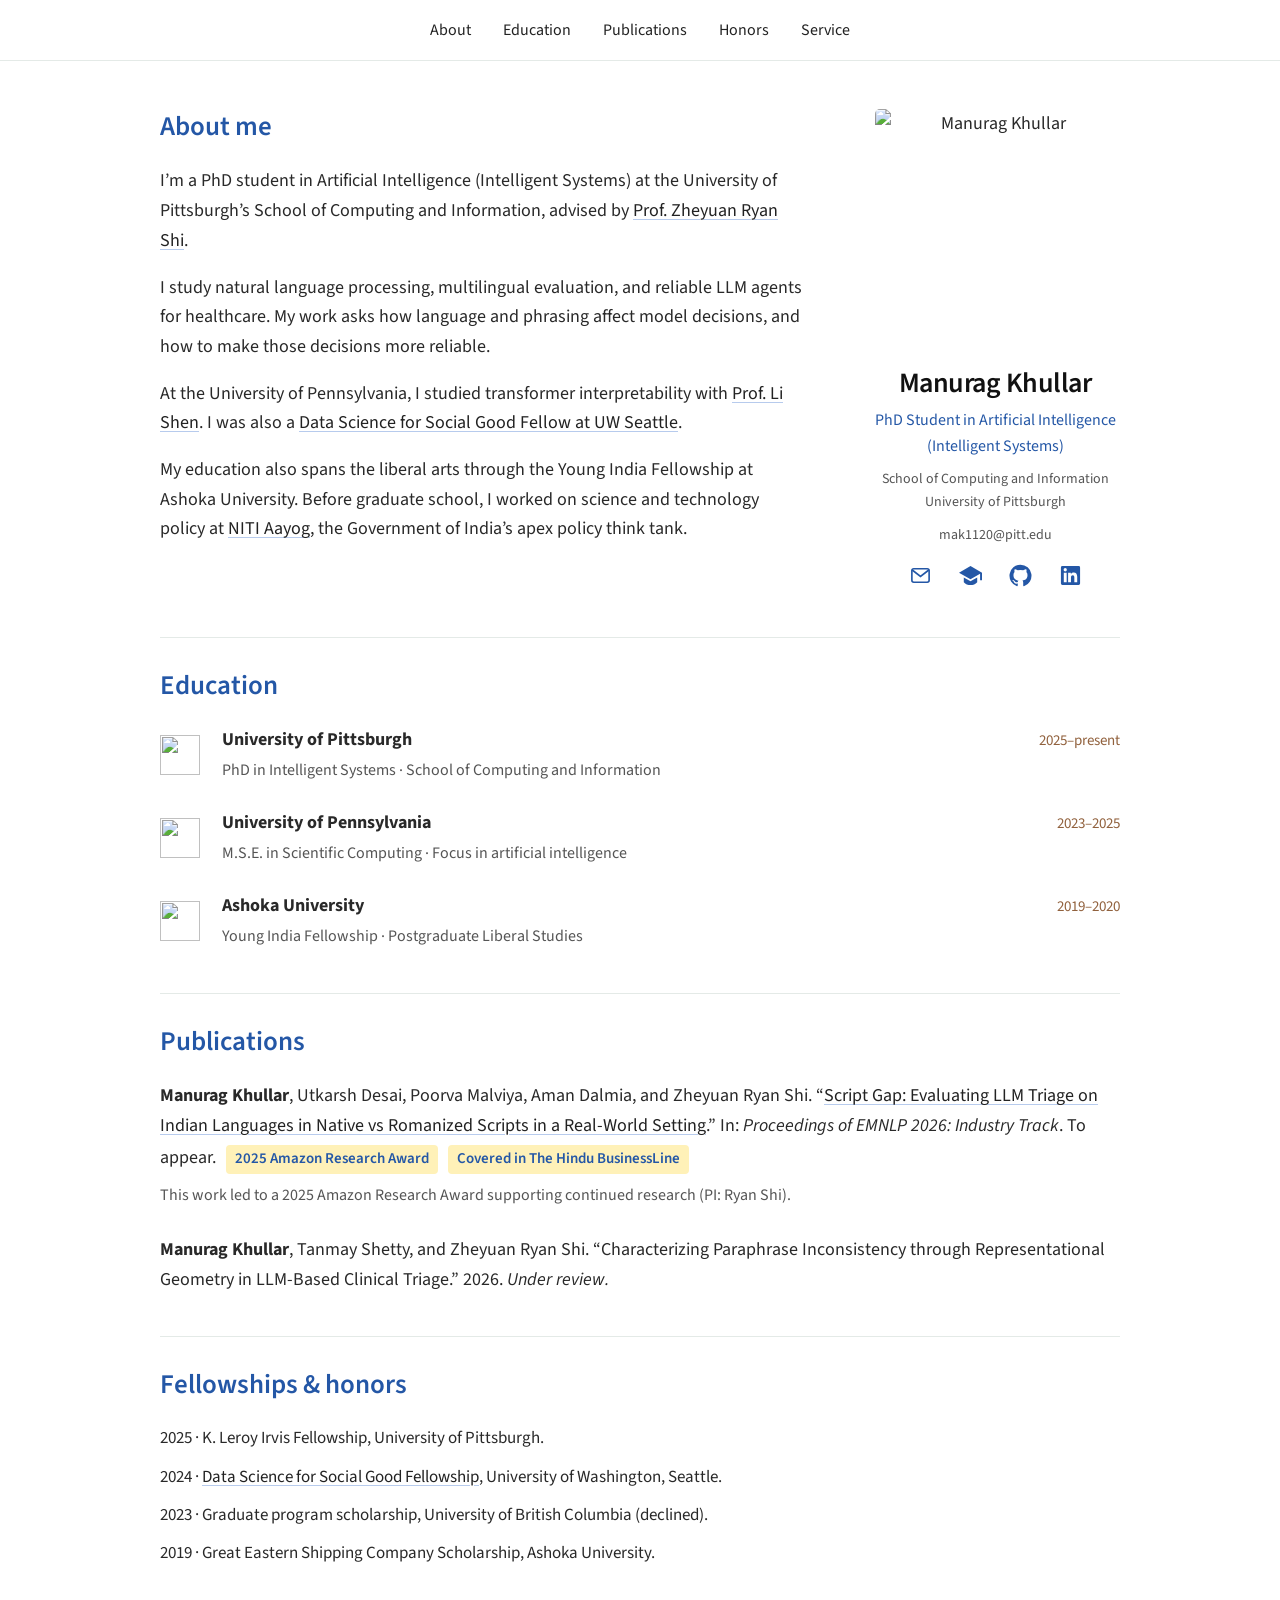
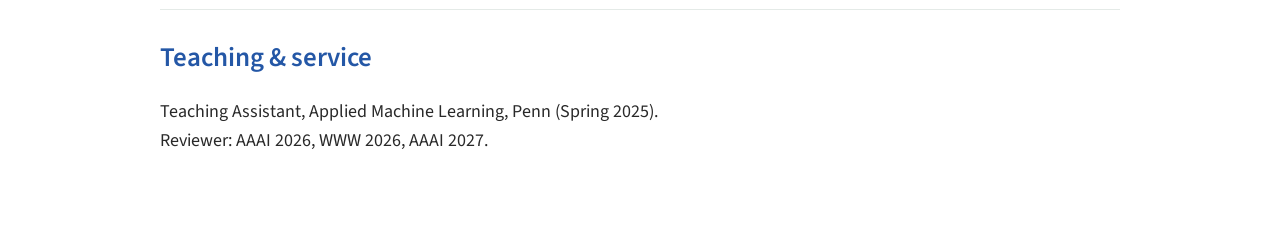
==== commit d0c4d8c3: "Remove advisor block from profile while keeping titles in introduction Removed advisor information f" ====
--- a/index.html
+++ b/index.html
@@ -35,8 +35,6 @@
         <h1>Manurag Khullar</h1>
         <p class="subtitle">PhD Student in Artificial Intelligence<br>(Intelligent Systems)</p>
         <p class="affiliation">School of Computing and Information<br>University of Pittsburgh</p>
-        <p class="affiliation">PhD advisor<br><a href="https://ryanzshi.github.io/">Prof. Zheyuan Ryan Shi</a></p>
-        <p class="affiliation">Master’s thesis advisor<br><a href="https://www.med.upenn.edu/shenlab/">Prof. Li Shen</a></p>
         <p class="profile-email">mak1120@pitt.edu</p>
         <div class="profile-links" aria-label="Contact and profiles">
           <a href="mailto:mak1120@pitt.edu" aria-label="Email Manurag" title="Email"><svg viewBox="0 0 24 24" aria-hidden="true" fill="none" stroke="currentColor" stroke-width="1.7"><rect x="3" y="5" width="18" height="14" rx="2"/><path d="m3 6 9 7 9-7"/></svg></a>
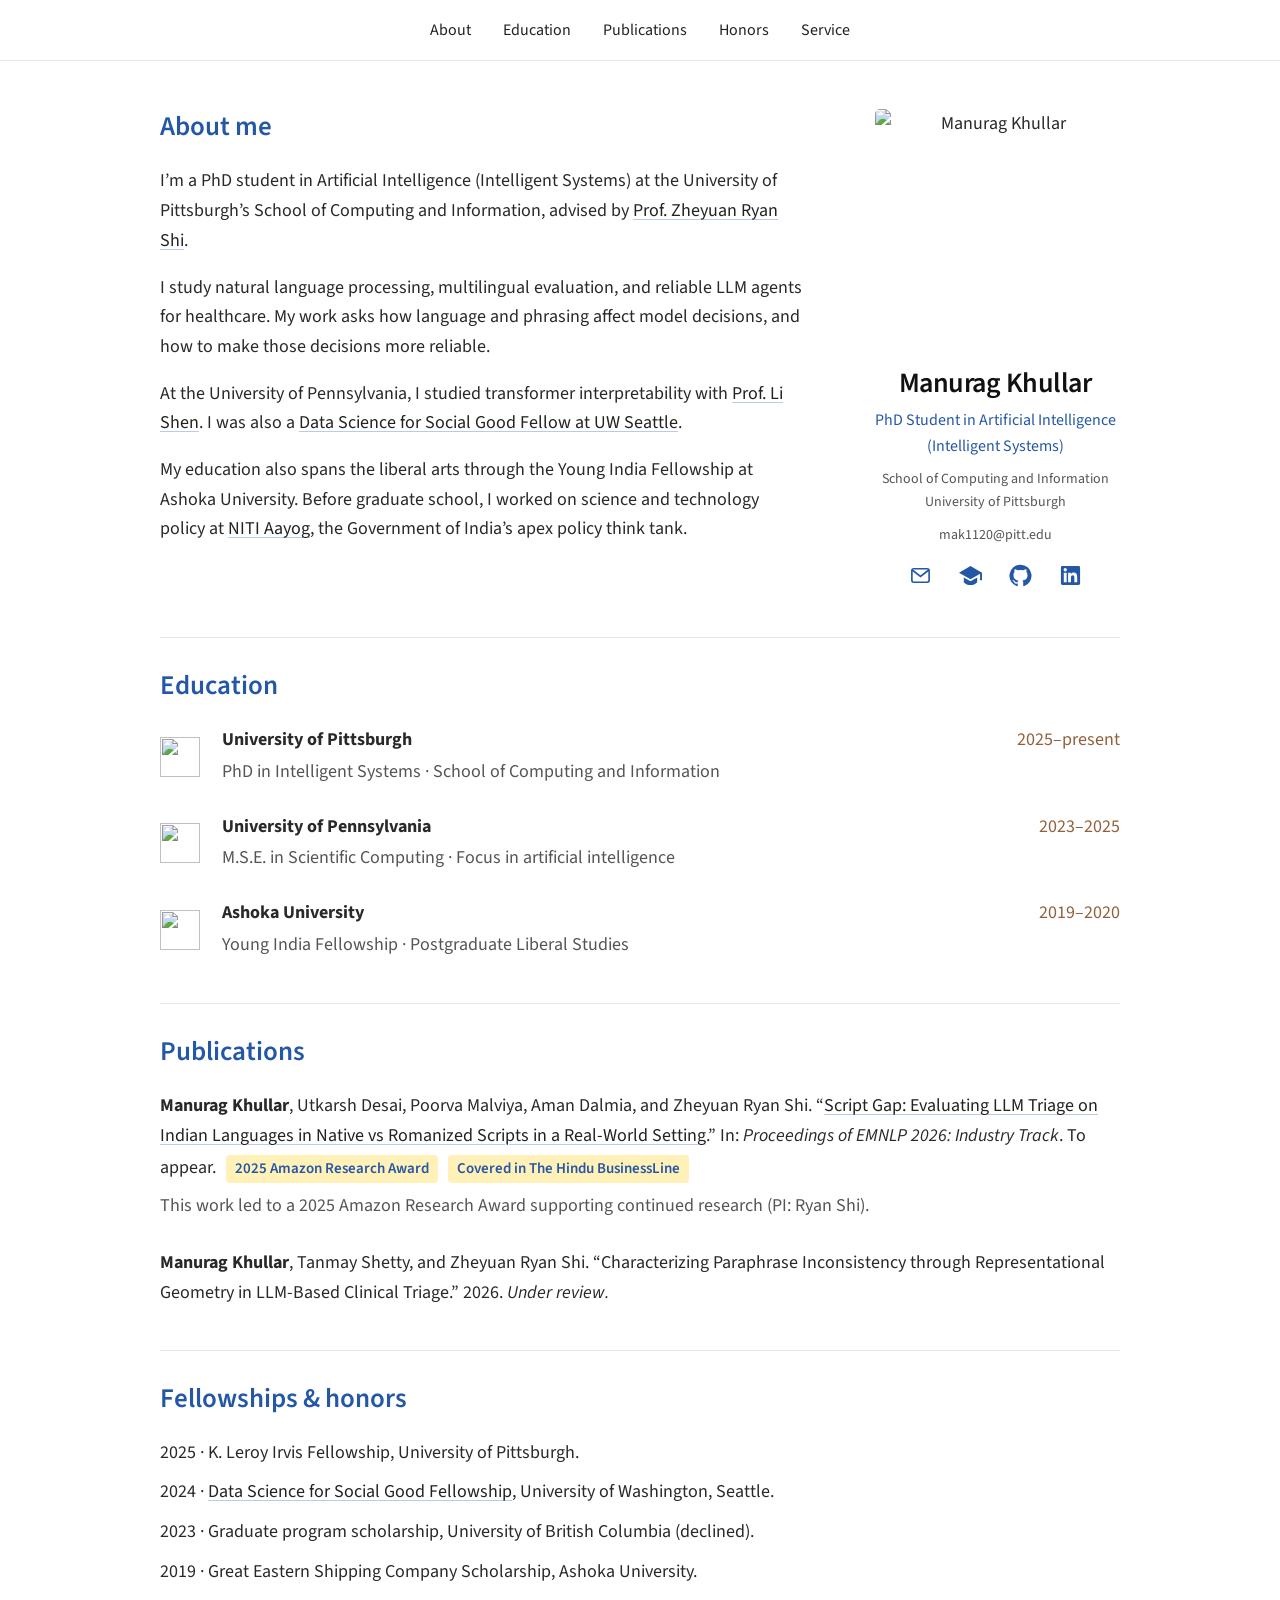
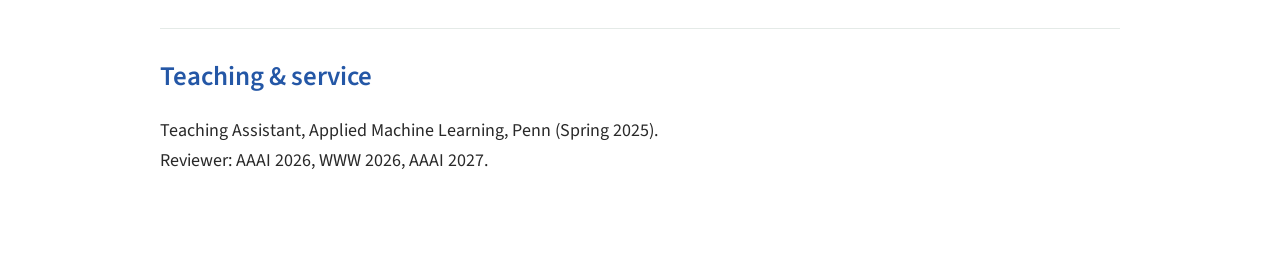
==== commit 8e5796df: "Refresh stylesheet version for consistent text sizing" ====
--- a/index.html
+++ b/index.html
@@ -9,7 +9,7 @@
   <link rel="preconnect" href="https://fonts.googleapis.com">
   <link rel="preconnect" href="https://fonts.gstatic.com" crossorigin>
   <link href="https://fonts.googleapis.com/css2?family=Source+Sans+3:wght@400;500;600;700&amp;display=swap" rel="stylesheet">
-  <link rel="stylesheet" href="style.css?v=blue">
+  <link rel="stylesheet" href="style.css?v=standard-text">
 </head>
 <body>
   <a class="skip-link" href="#main">Skip to content</a>
--- a/style.css
+++ b/style.css
@@ -29,13 +29,13 @@
 .paper { margin-bottom: 27px; }
 .paper:last-child { margin-bottom: 0; }
 .paper p { margin-bottom: 8px; }
-.note { color: #555; font-size: 16px; }
+.note { color: #555; font-size: inherit; }
 .education-entry { display: grid; grid-template-columns: 44px minmax(0,1fr); align-items: center; gap: 18px; margin-bottom: 23px; }
 .university-logo { display: block; width: 40px; height: 40px; object-fit: contain; }
 .education-entry p { margin-bottom: 2px; }
 .education-entry p:first-child { display: flex; justify-content: space-between; align-items: baseline; gap: 16px; }
-.date { color: var(--warm); font-size: 15px; white-space: nowrap; }
-.plain-list { list-style: none; margin: 0; padding: 0; font-size: 17px; }
+.date { color: var(--warm); font-size: inherit; white-space: nowrap; }
+.plain-list { list-style: none; margin: 0; padding: 0; font-size: inherit; }
 .plain-list li { margin-bottom: 10px; }
 .skip-link { position: absolute; left: 16px; top: -80px; z-index: 10; background: white; padding: 10px; }
 .skip-link:focus { top: 10px; }
